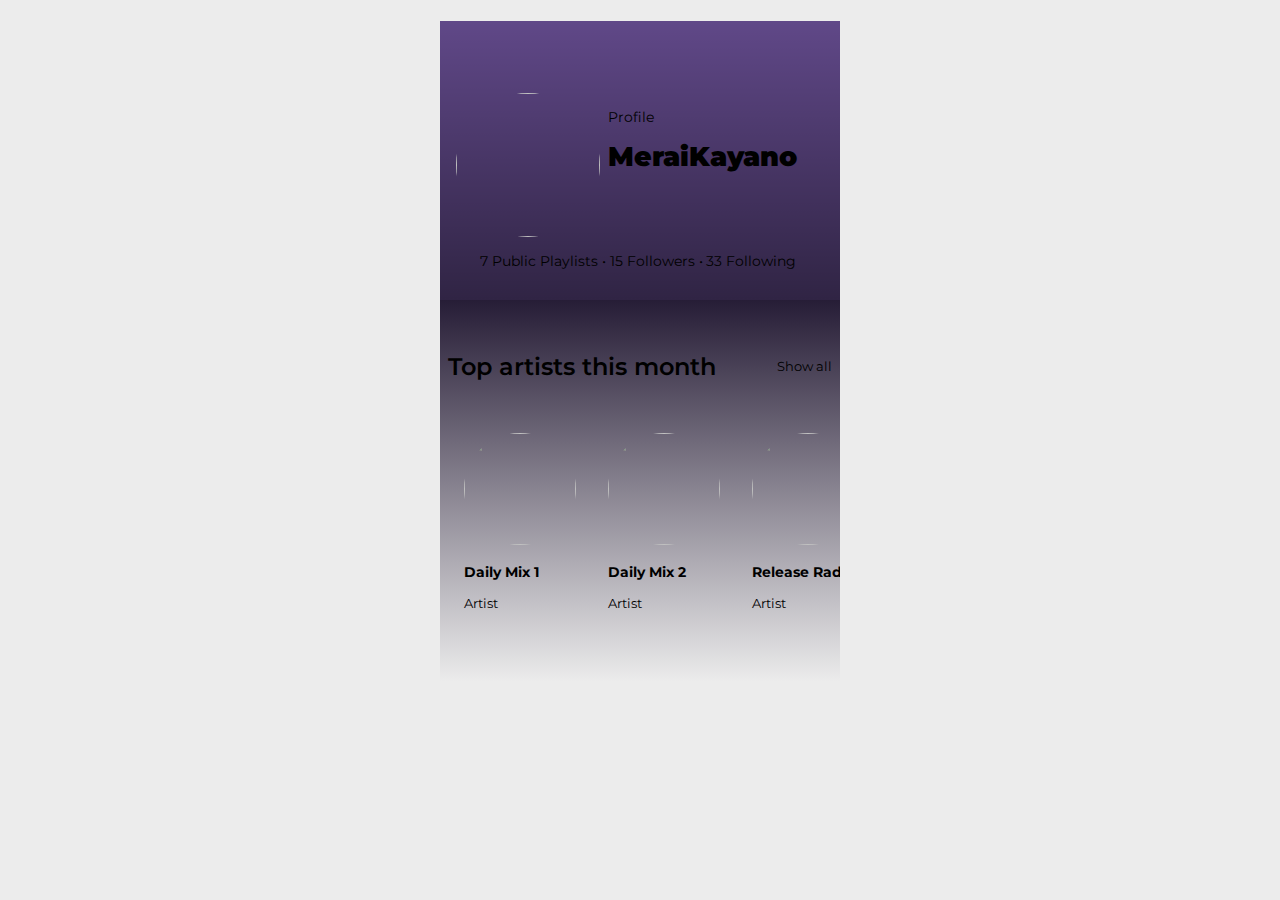
==== profile.html @ 6e3e2cb5 "04/11/2023" ====
<!doctype html>
<html lang="nl">
	
<head>
	<meta charset="UTF-8">
	<meta name="author" content="Kenza">
	<meta name="viewport" content="width=device-width, initial-scale=1">
    <link href='https://fonts.googleapis.com/css?family=Montserrat' rel='stylesheet'>
	
	<title>FED Website</title>
	
	<link href="styles/style.css" rel="stylesheet">
	<link rel="icon" type="image/svg+xml" href="images/favicon.svg">
</head>

<body class="profile-page">
	<header>
        <h1></h1>
    </header>

    <main>
		<!-- Profile Header -->
        <section>
			<article>
				<div>
					<div>
						<img src="https://i.scdn.co/image/ab6775700000ee8592c81d12024422dd448fa12f">
						<div>
							<p>Profile</p>
							<h1><a href="index.html">MeraiKayano</a></h1>
						</div>
					</div>
					<div>
						<p><a>7 Public Playlists •</a></p>
						<p><a>15 Followers •</a></p>
						<p><a>33 Following</a></p>
					</div>
				</div>
			<article>
        </section>
		<section>
			<div>
				<div>
					<h2><a href="index.html">Top artists this month</a></h2>
					<p><a href="index.html">Show all</a></p>
				</div>
				<ul>
					<li>
						<!-- articles verwijderen, niet nodig -->
						<a href="profile.html">
							<img src="https://dailymix-images.scdn.co/v2/img/ab6761610000e5ebf83823555da55fd07555fbd0/1/en/default">
							<h3>Daily Mix 1</h3>
							<p>Artist</p>
						</a>
					</li>
					<li>
						<a href="profile.html">
							<img src="https://dailymix-images.scdn.co/v2/img/ab6761610000e5eb02a20af054720884e7ed4352/2/en/default">
							<h3>Daily Mix 2</h3>
							<p>Artist</p>
						</a>
					</li>
					<li>
						<a href="profile.html">
							<img src="https://newjams-images.scdn.co/image/ab67647800003f8a/dt/v3/release-radar/ab6761610000e5eb0891cdebc4c8c7bda022a8c9/en">
							<h3>Release Radar</h3>
							<p>Artist</p>
						</a>
					</li>
					<li>
						<a href="profile.html">
							<img src="https://newjams-images.scdn.co/image/ab676477000033ad/dt/v3/discover-weekly/47CXiABmh1uI4So64vCt_WvVjt1uNkFtWdql9SVFCTzHNoaVv94Xd_OQAGGwx6BEptgi_ICf3HytSC9neQslgnuGO8MXbZxwsDR2TAlu-7E=/OTU6ODM6NTBUNDEtMDEtMw==">
							<h3>Discover Weekly</h3>
							<p>Artist</p>
						</a>
					</li>
				</ul>
			</div>
		</section>
    <footer>
        <!-- Currently playing -->
		<!-- <nav>
            <ul>
                <li>
					<svg role="img" height="24" width="24" aria-hidden="true" viewBox="0 0 24 24" data-encore-id="icon" class="Svg-sc-ytk21e-0 haNxPq"><path d="M13.5 1.515a3 3 0 0 0-3 0L3 5.845a2 2 0 0 0-1 1.732V21a1 1 0 0 0 1 1h6a1 1 0 0 0 1-1v-6h4v6a1 1 0 0 0 1 1h6a1 1 0 0 0 1-1V7.577a2 2 0 0 0-1-1.732l-7.5-4.33z"></path></svg>
					<a href="index.html">Home</a>
				</li>
                <li>
					<svg role="img" height="24" width="24" aria-hidden="true" viewBox="0 0 24 24" data-encore-id="icon" class="Svg-sc-ytk21e-0 haNxPq"><path d="M10.533 1.279c-5.18 0-9.407 4.14-9.407 9.279s4.226 9.279 9.407 9.279c2.234 0 4.29-.77 5.907-2.058l4.353 4.353a1 1 0 1 0 1.414-1.414l-4.344-4.344a9.157 9.157 0 0 0 2.077-5.816c0-5.14-4.226-9.28-9.407-9.28zm-7.407 9.279c0-4.006 3.302-7.28 7.407-7.28s7.407 3.274 7.407 7.28-3.302 7.279-7.407 7.279-7.407-3.273-7.407-7.28z"></path></svg>
					<a>Search</a>
				</li>
                <li>
					<svg role="img" height="24" width="24" aria-hidden="true" viewBox="0 0 24 24" data-encore-id="icon" class="Svg-sc-ytk21e-0 haNxPq"><path d="M14.5 2.134a1 1 0 0 1 1 0l6 3.464a1 1 0 0 1 .5.866V21a1 1 0 0 1-1 1h-6a1 1 0 0 1-1-1V3a1 1 0 0 1 .5-.866zM16 4.732V20h4V7.041l-4-2.309zM3 22a1 1 0 0 1-1-1V3a1 1 0 0 1 2 0v18a1 1 0 0 1-1 1zm6 0a1 1 0 0 1-1-1V3a1 1 0 0 1 2 0v18a1 1 0 0 1-1 1z"></path></svg>
					<a>Your Library</a>
				</li>
            </ul>
        </nav> -->
    </footer>
</body>
</html>
---- styles/style.css ----
/**************/
/* CSS REMEDY */
/**************/
*, *::after, *::before {
    box-sizing:border-box;  
}

/*********************/
/* CUSTOM PROPERTIES */
/*********************/

:root {
	/* startje */
	--color-text:#ffff;
	--color-subtext: #b3b3b3;
    --description: #a7a7a7;
	--background-base: #121212;
	--color-selection-1: #2c2b2b;
	--color-selection-2: #171717;
    --color-green: #1ed760;
    --featured-list: hsla(0,0%,100%,.1);
    --featured-list-hover: hsla(0,0%,100%,.2);
    --block-list: #181818;
    --block-list-hover: #282828;
    --item-size: 4em;
    --box-shadow: 0 0.5em 1.5em rgba(0,0,0,.5);
}

@media (prefers-color-scheme:light) {
:root {
	/* Light theme */
	--color-text:#00000;
	--color-subtext: #b3b3b3;
    --description: #2c2b2b;
	--background-base: #ececec;
	--color-selection-1: #2c2b2b;
	--color-selection-2: #171717;
    --color-green: #1ed760;
    --featured-list: #ffffff;
    --featured-list-hover: hsla(141, 76%, 48%, 0.329);
    --block-list: #ffffff;
    --block-list-hover: hsla(141, 91%, 59%, 0.712);
    --item-size: 4em;
    --box-shadow: 0 0.5em 1.5em rgba(0,0,0,.5);
    }
}


/****************/
/* JOUW STYLING */
/****************/

body {
	width: 25em;
	align-content: center;
	background-color: var(--background-base);
    color: var(--color-text);
    font-family: 'Montserrat', sans-serif;
    margin: auto;
}

h1 {
    font-size: 2em;
    font-weight: 700;
}

h2 {
    font-size: 1.5em;
    font-weight: 600;
}

p {
    font-size: 1em;
    position: relative;
}

main {
	display: block;
}

ul, li {
	list-style-type: none;
	padding: 0;
}

a {
	text-decoration: none;
    color: var(--color-text);
}

/* p a::before {
    content:"";
    position:absolute;
    width: 4.2em;
    bottom: 29em;
    
    height:.2em;
    
    background-color:currentcolor;
    border-radius:.125em;
    
    transform-origin:right;
    transform:scalex(0);
    transition:transform .3s;
}

p a:hover::before {
    transform-origin:left;
    transform:scalex(1);
} */

/*  */
p a::before {
    content: "";
    position: absolute;
    width: 100%;
    height: .2em;
    bottom: 0;
    left: 0;
    background-color: currentcolor;
    border-radius: .125em;
    transform-origin: center;
    transform: scaleX(0);
    transition: transform 0.3s;
}

p a:hover::before {
    transform-origin: center;
    transform: scaleX(1);
}

/* =========================== Home Page =========================== */
.home-page section {
    margin-bottom: 1.875em;
}

.home-page .play-button {
    border-radius: 4em;
    height: 4em;
    width: 4em;
    background-color: var(--color-green);
    border: 0 solid transparent;
    margin-right: 1.5em;
    visibility: hidden;
}

.home-page li:hover .play-button{
    visibility: visible;
}

/* =========== Featured Playlists =========== */
.home-page section:nth-of-type(1) div:nth-of-type(1) { 
    display: flex;
    justify-content: space-between;
    box-shadow: var(--box-shadow);
}

.home-page section:nth-of-type(1) ul, li {
    display: grid;
    grid-gap: 0.5em;
}

.home-page section:nth-of-type(1) img {
    height: auto;
    border-radius: 0.25em 0em 0em 0.25em;
}

.home-page section:nth-of-type(1) a {
    display: flex;
    align-items: center;
    overflow: hidden; /* Zorgt ervoor dat de schaduw niet buiten het kader doorloopt */
}

.home-page section:nth-of-type(1) p {
    padding: 0em 1em;
    font-weight: 600;
}

.home-page section:nth-of-type(1) ul:nth-of-type(1) li {
    background-color: var(--featured-list);
    border-radius: 0.25em;
    height: var(--item-size);
    transition: background-color .3s ease; /* Voor een vloeiende ease in en out transitie wanneer je hovert (en zodat het niet in 1x uit gaat wanneer je weg hovert) */
    display: flex;
    align-items: center;
    justify-content: space-between;
}

.home-page section:nth-of-type(1) ul:nth-of-type(1) li:hover {
    background-color: var(--featured-list-hover);
}

.home-page ul:nth-of-type(1) img {
    display: block;
    object-fit: cover;
    width: 100%;
}

.home-page section:nth-of-type(1) div:nth-of-type(1) {
    height: var(--item-size);
    width: var(--item-size);
}

/* =========== Made for User List =========== */

.home-page section:nth-of-type(2) div:nth-of-type(1) {
    display: flex;
    width: 100%;
    justify-content: space-between;
    align-items: center;
}

.home-page section:nth-of-type(2) ul:nth-of-type(1) img {
    height: 8.75em;
    width: 8.75em;
    border-radius: 0.5em;
    margin-bottom: 1em;
}

.home-page section:nth-of-type(2) > ul:nth-of-type(1) {
    display: grid;
    gap: 0.5em;
    grid-template-columns: 1fr 1fr;
}

.home-page section:nth-of-type(2) li h3 {
    margin: 0;
    padding-bottom: 0.5em;
}

.home-page section:nth-of-type(2) li p {
    font-size: 0.875em;
    margin: 0;
    font-weight: 400;
    color: var(--description, #6a6a6a);
}

.home-page section:nth-of-type(2) ul:nth-of-type(1) li {
    background-color: var(--block-list);
    border-radius: 0.5em;
    box-shadow: 0 0.125em 0.25em rgba(0, 0, 0, 0.1);
    padding: 1em;
    height: 100%;
    transition: background-color .3s ease; /* Voor een vloeiende ease in en out transitie wanneer je hovert (en zodat het niet in 1x uit gaat wanneer je weg hovert) */
}

.home-page section:nth-of-type(2) ul:nth-of-type(1) li:hover {
    background-color: var(--block-list-hover);
}

/* =========== Form =========== */



/* =========================== Profile Page =========================== */

/* =========== User Profile Header =========== */
.profile-page section:nth-of-type(1) {
    background-color: rgb(96, 72, 136);
}

.profile-page section:nth-of-type(1) article {
    background: linear-gradient(transparent 0,rgba(0,0,0,.5) 100%);
}

.profile-page section:nth-of-type(1) article > div:nth-of-type(1) {
    padding: 4.5em 1em 1em;
}

.profile-page section:nth-of-type(1) article > div:nth-of-type(1) > div:nth-of-type(1) {
    display: flex;
    gap:.5em;
}

.profile-page section:nth-of-type(1) img {
    height: 9em;
    width: 9em;
    border-radius: 50%;
}
.profile-page section:nth-of-type(1) h1 {
    font-size: 1.7em;
    font-weight: 1000;
    margin: 0;
}

.profile-page section:nth-of-type(1) p {
    font-size: .9em;
    margin-right: .25em;
}

.profile-page section:nth-of-type(1) article > div:nth-of-type(1) div:nth-of-type(2) {
    display: flex;
    justify-content: center;
}

/* =========== Top Artists Month =========== */
.profile-page section:nth-of-type(2) {
    background-color: rgb(96, 72, 136);
}

.profile-page section:nth-of-type(2) h3 {
    font-size: .9em;
}

.profile-page section:nth-of-type(2) p {
    font-size: .8em;
}

.profile-page section:nth-of-type(2) > div:nth-of-type(1) {
    background: linear-gradient(rgba(0,0,0,.6) 0,var(--background-base) 100%);
    padding: 2em .5em .5em;
    overflow-x: hidden;
}

.profile-page section:nth-of-type(2) > div:nth-of-type(1) div:nth-of-type(1){
    display: flex;
    width: 100%;
    justify-content: space-between;
    align-items: center;
}

.profile-page section:nth-of-type(2) > div:nth-of-type(1) ul {
    display: flex;
    
}

.profile-page section:nth-of-type(2) > div:nth-of-type(1) ul li{
    padding: 1em;
}

.profile-page section:nth-of-type(2) > div:nth-of-type(1) ul li img{
    border-radius: 50%;
    height: 7em;
    width: 7em;
}


/* =========== Footer =========== */
footer {
    position: fixed;
    bottom: 0;
}

footer section:nth-of-type(1) {
    width: 100%;
    background-color: red;
}

footer section:nth-of-type(1) img {
    width: 2.5em;
    height: 2.5em;
}

footer nav a{
    fill: var(--color-text);
}
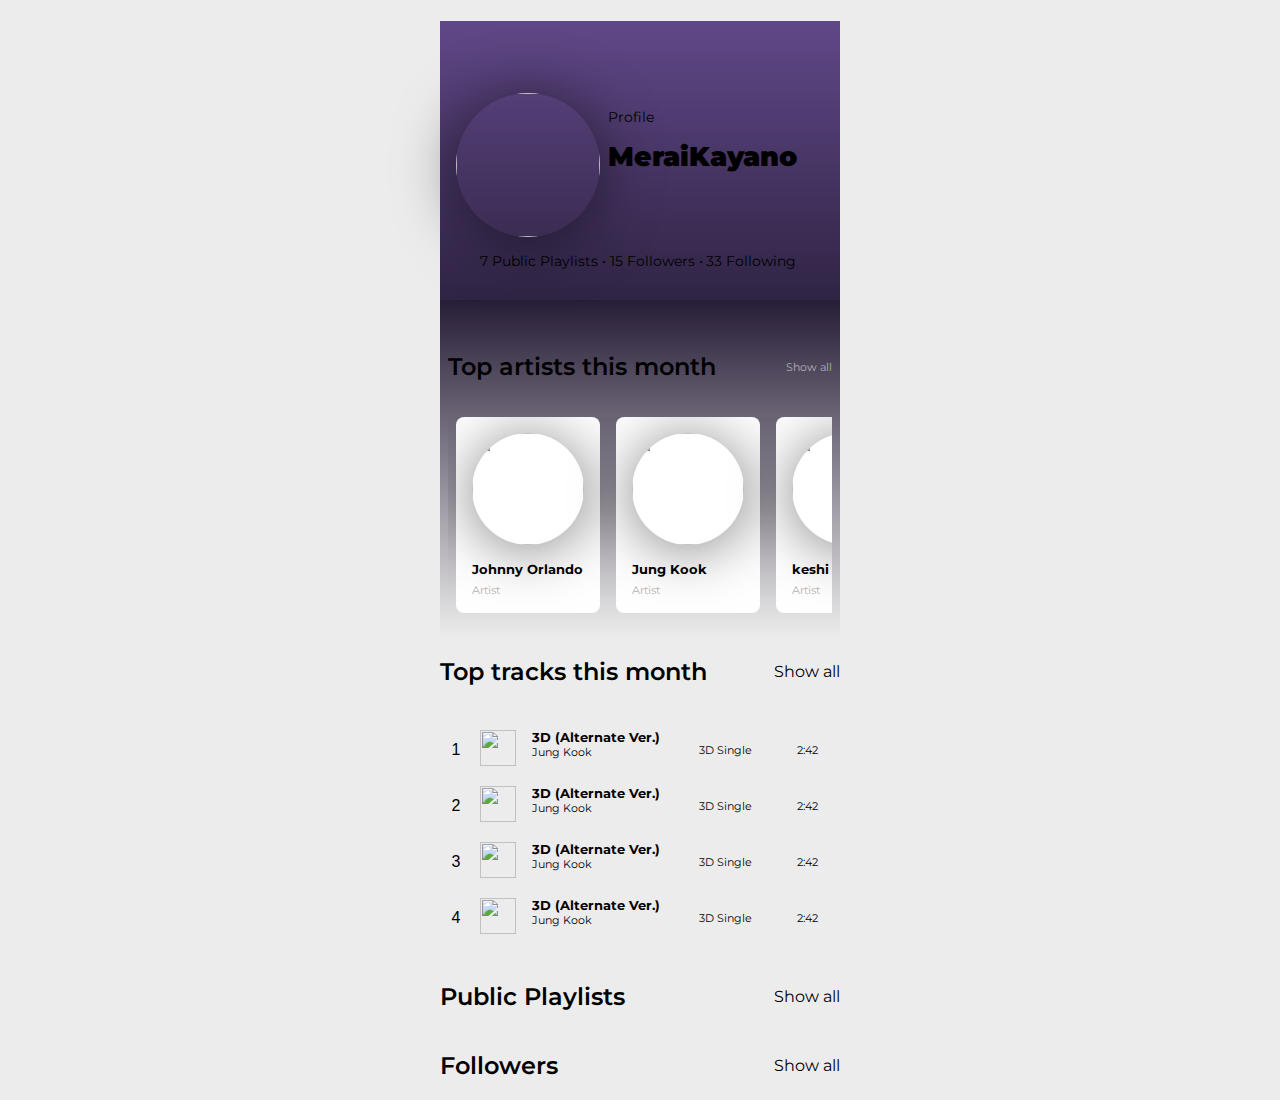
==== commit 294eb688: "Add files via upload" ====
--- a/profile.html
+++ b/profile.html
@@ -38,43 +38,154 @@
 				</div>
 			<article>
         </section>
+
+		<!-- Top artists month -->
 		<section>
 			<div>
-				<div>
+				<div class="section-title">
 					<h2><a href="index.html">Top artists this month</a></h2>
 					<p><a href="index.html">Show all</a></p>
 				</div>
 				<ul>
 					<li>
-						<!-- articles verwijderen, niet nodig -->
-						<a href="profile.html">
-							<img src="https://dailymix-images.scdn.co/v2/img/ab6761610000e5ebf83823555da55fd07555fbd0/1/en/default">
-							<h3>Daily Mix 1</h3>
-							<p>Artist</p>
-						</a>
-					</li>
-					<li>
-						<a href="profile.html">
-							<img src="https://dailymix-images.scdn.co/v2/img/ab6761610000e5eb02a20af054720884e7ed4352/2/en/default">
-							<h3>Daily Mix 2</h3>
-							<p>Artist</p>
-						</a>
-					</li>
-					<li>
-						<a href="profile.html">
-							<img src="https://newjams-images.scdn.co/image/ab67647800003f8a/dt/v3/release-radar/ab6761610000e5eb0891cdebc4c8c7bda022a8c9/en">
-							<h3>Release Radar</h3>
-							<p>Artist</p>
-						</a>
-					</li>
-					<li>
-						<a href="profile.html">
-							<img src="https://newjams-images.scdn.co/image/ab676477000033ad/dt/v3/discover-weekly/47CXiABmh1uI4So64vCt_WvVjt1uNkFtWdql9SVFCTzHNoaVv94Xd_OQAGGwx6BEptgi_ICf3HytSC9neQslgnuGO8MXbZxwsDR2TAlu-7E=/OTU6ODM6NTBUNDEtMDEtMw==">
-							<h3>Discover Weekly</h3>
+						<a href="profile.html">
+							<img src="https://i.scdn.co/image/ab67616100005174c4e3e690d7e1d1cd06692a32">
+							<h3>Johnny Orlando</h3>
+							<p>Artist</p>
+						</a>
+					</li>
+					<li>
+						<a href="profile.html">
+							<img src="https://i.scdn.co/image/ab6761610000517440a7268dd742e5f63759b960">
+							<h3>Jung Kook</h3>
+							<p>Artist</p>
+						</a>
+					</li>
+					<li>
+						<a href="profile.html">
+							<img src="https://i.scdn.co/image/ab67616100005174d969cf117d0b0d4424bebdc5">
+							<h3>keshi</h3>
+							<p>Artist</p>
+						</a>
+					</li>
+					<li>
+						<a href="profile.html">
+							<img src="https://i.scdn.co/image/ab67616100005174d642648235ebf3460d2d1f6a">
+							<h3>BTS</h3>
 							<p>Artist</p>
 						</a>
 					</li>
 				</ul>
+			</div>
+		</section>
+
+		<!-- Top artists month -->
+		<section>
+			<div class="section-title">
+				<h2><a href="index.html">Top tracks this month</a></h2>
+				<p><a href="index.html">Show all</a></p>
+			</div>
+			<ul>
+				<li>
+						<div>
+							<p>1</p>
+							<div class="play">&#9658;</div>
+						</div>
+						<div>
+							<div>
+								<img src="https://i.scdn.co/image/ab67616d00004851409a2d7bd4b2238e4aaa7bf5">
+							</div>
+							<div>
+								<p class="song-title">3D (Alternate Ver.)</p>
+								<p>Jung Kook</p>
+							</div>
+						</div>
+						<div>
+							<p>3D Single</p>
+						</div>
+						<div>
+							<p>2:42</p>
+						</div>
+				</li>
+
+				<li>
+					<div>
+						<p>2</p>
+						<div class="play">&#9658;</div>
+					</div>
+					<div>
+						<div>
+							<img src="https://i.scdn.co/image/ab67616d00004851409a2d7bd4b2238e4aaa7bf5">
+						</div>
+						<div>
+							<p class="song-title">3D (Alternate Ver.)</p>
+							<p>Jung Kook</p>
+						</div>
+					</div>
+					<div>
+						<p>3D Single</p>
+					</div>
+					<div>
+						<p>2:42</p>
+					</div>
+				</li>
+
+				<li>
+					<div>
+						<p>3</p>
+						<div class="play">&#9658;</div>
+					</div>
+					<div>
+						<div>
+							<img src="https://i.scdn.co/image/ab67616d00004851409a2d7bd4b2238e4aaa7bf5">
+						</div>
+						<div>
+							<p class="song-title">3D (Alternate Ver.)</p>
+							<p>Jung Kook</p>
+						</div>
+					</div>
+					<div>
+						<p>3D Single</p>
+					</div>
+					<div>
+						<p>2:42</p>
+					</div>
+				</li>
+
+				<li>
+					<div>
+						<p>4</p>
+						<button class="play">&#9658;</button>
+					</div>
+					<div>
+						<div>
+							<img src="https://i.scdn.co/image/ab67616d00004851409a2d7bd4b2238e4aaa7bf5">
+						</div>
+						<div>
+							<p class="song-title">3D (Alternate Ver.)</p>
+							<p>Jung Kook</p>
+						</div>
+					</div>
+					<div>
+						<p>3D Single</p>
+					</div>
+					<div>
+						<p>2:42</p>
+					</div>
+				</li>
+			</ul>
+		</section>
+		<section>
+			<div class="section-title">
+				<h2><a href="index.html">Public Playlists</a></h2>
+				<p><a href="index.html">Show all</a></p>
+			</div>
+
+		</section>
+		<section>
+			<div class="section-title">
+				<h2><a href="index.html">Followers</a></h2>
+				<p><a href="index.html">Show all</a></p>
 			</div>
 		</section>
     <footer>
--- a/styles/style.css
+++ b/styles/style.css
@@ -67,6 +67,8 @@
 h2 {
     font-size: 1.5em;
     font-weight: 600;
+    position: relative;
+
 }
 
 p {
@@ -88,33 +90,11 @@
     color: var(--color-text);
 }
 
-/* p a::before {
-    content:"";
-    position:absolute;
-    width: 4.2em;
-    bottom: 29em;
-    
-    height:.2em;
-    
-    background-color:currentcolor;
-    border-radius:.125em;
-    
-    transform-origin:right;
-    transform:scalex(0);
-    transition:transform .3s;
-}
-
-p a:hover::before {
-    transform-origin:left;
-    transform:scalex(1);
-} */
-
-/*  */
-p a::before {
+p a::before, h2::before {
     content: "";
     position: absolute;
     width: 100%;
-    height: .2em;
+    height: .15em;
     bottom: 0;
     left: 0;
     background-color: currentcolor;
@@ -124,9 +104,16 @@
     transition: transform 0.3s;
 }
 
-p a:hover::before {
+p a:hover::before, h2:hover::before {
     transform-origin: center;
     transform: scaleX(1);
+}
+
+.section-title {
+    display: flex;
+    width: 100%;
+    justify-content: space-between;
+    align-items: center;
 }
 
 /* =========================== Home Page =========================== */
@@ -149,7 +136,7 @@
 }
 
 /* =========== Featured Playlists =========== */
-.home-page section:nth-of-type(1) div:nth-of-type(1) { 
+.home-page section:nth-of-type(1) ul:nth-of-type(1) li div { 
     display: flex;
     justify-content: space-between;
     box-shadow: var(--box-shadow);
@@ -196,23 +183,17 @@
     width: 100%;
 }
 
-.home-page section:nth-of-type(1) div:nth-of-type(1) {
+/* fix dit zodat de h2 niet een te brede underline krijgt */
+.home-page section:nth-of-type(1) ul:nth-of-type(1) li div { 
     height: var(--item-size);
     width: var(--item-size);
 }
 
 /* =========== Made for User List =========== */
 
-.home-page section:nth-of-type(2) div:nth-of-type(1) {
-    display: flex;
-    width: 100%;
-    justify-content: space-between;
-    align-items: center;
-}
-
 .home-page section:nth-of-type(2) ul:nth-of-type(1) img {
-    height: 8.75em;
-    width: 8.75em;
+    height: 10em;
+    width: 100%;
     border-radius: 0.5em;
     margin-bottom: 1em;
 }
@@ -223,20 +204,10 @@
     grid-template-columns: 1fr 1fr;
 }
 
-.home-page section:nth-of-type(2) li h3 {
-    margin: 0;
-    padding-bottom: 0.5em;
-}
-
-.home-page section:nth-of-type(2) li p {
-    font-size: 0.875em;
-    margin: 0;
-    font-weight: 400;
-    color: var(--description, #6a6a6a);
-}
 
 .home-page section:nth-of-type(2) ul:nth-of-type(1) li {
     background-color: var(--block-list);
+    display: flex;
     border-radius: 0.5em;
     box-shadow: 0 0.125em 0.25em rgba(0, 0, 0, 0.1);
     padding: 1em;
@@ -244,6 +215,18 @@
     transition: background-color .3s ease; /* Voor een vloeiende ease in en out transitie wanneer je hovert (en zodat het niet in 1x uit gaat wanneer je weg hovert) */
 }
 
+.home-page section:nth-of-type(2) li h3 {
+    margin: 0 0 0.5em 0;
+}
+
+.home-page section:nth-of-type(2) li p {
+    font-size: 0.875em;
+    margin: 0;
+    text-align: left;
+    font-weight: 400;
+    color: var(--description, #6a6a6a);
+}
+
 .home-page section:nth-of-type(2) ul:nth-of-type(1) li:hover {
     background-color: var(--block-list-hover);
 }
@@ -276,6 +259,7 @@
     height: 9em;
     width: 9em;
     border-radius: 50%;
+    box-shadow: 0 4px 60px rgba(0,0,0,.5);
 }
 .profile-page section:nth-of-type(1) h1 {
     font-size: 1.7em;
@@ -299,42 +283,122 @@
 }
 
 .profile-page section:nth-of-type(2) h3 {
-    font-size: .9em;
+    font-size: .8em;
+    margin-bottom: .5em;
 }
 
 .profile-page section:nth-of-type(2) p {
-    font-size: .8em;
+    font-size: .7em;
+    margin: 0;
+    color: var(--color-subtext);
 }
 
 .profile-page section:nth-of-type(2) > div:nth-of-type(1) {
     background: linear-gradient(rgba(0,0,0,.6) 0,var(--background-base) 100%);
     padding: 2em .5em .5em;
-    overflow-x: hidden;
-}
-
-.profile-page section:nth-of-type(2) > div:nth-of-type(1) div:nth-of-type(1){
-    display: flex;
-    width: 100%;
-    justify-content: space-between;
-    align-items: center;
 }
 
 .profile-page section:nth-of-type(2) > div:nth-of-type(1) ul {
     display: flex;
-    
+    overflow-x: scroll;
+    scrollbar-width: none; /* Voor Firefox om de scrollbar te verbergen */
+    -ms-overflow-style: none; /* Voor Edge om de scrollbar te verbergen */
+}
+
+/* Scrollbar in Chrome verbergen */
+.profile-page section:nth-of-type(2) > div:nth-of-type(1) ul::-webkit-scrollbar {
+    display: none;
 }
 
 .profile-page section:nth-of-type(2) > div:nth-of-type(1) ul li{
     padding: 1em;
+    margin: 0 .5em;
+    border-radius: .5em;
+    background-color: var(--block-list);
+    transition: background-color .3s ease;
+}
+
+.profile-page section:nth-of-type(2) > div:nth-of-type(1) ul li:hover {
+    background-color: var(--block-list-hover);
 }
 
 .profile-page section:nth-of-type(2) > div:nth-of-type(1) ul li img{
     border-radius: 50%;
     height: 7em;
     width: 7em;
-}
-
-
+    box-shadow: 0 4px 60px rgba(0,0,0,.5);
+}
+
+/* =========== Top tracks this month =========== */
+.profile-page section:nth-of-type(3) li {
+    display: grid;
+    width: 100%;
+    grid-template-columns: [index] 1em [first] 4fr [var1] 2fr [last] minmax(1em,1fr);
+    border-radius: .25em;
+    border: .5em solid transparent;
+    transition: background-color .3s ease;
+    position: relative;
+}
+
+.profile-page section:nth-of-type(3) li:hover {
+    background-color: var(--block-list-hover);
+}
+/* Track number */
+.profile-page section:nth-of-type(3) li > div {
+    display: flex;
+    flex-wrap: wrap;
+    justify-content: center;
+    align-content: center;
+
+}
+
+.profile-page section:nth-of-type(3) li > div:nth-of-type(1) p {
+    font-family: Verdana, Geneva, Tahoma, sans-serif;
+    font-size: 1em;
+}
+
+.profile-page section:nth-of-type(3) li:hover > div:nth-of-type(1) p{
+    color: transparent;
+}
+
+.profile-page section:nth-of-type(3) li .play {
+    display: none;
+    position: absolute;
+    color: var(--color-text);
+    font-size: 1.5em;
+    cursor: pointer;
+    top: 0.1em;
+    left: 0.1em;
+}
+
+.profile-page section:nth-of-type(3) li:hover .play {
+    display: block;
+}
+
+
+/* Track image */
+.profile-page section:nth-of-type(3) li div:nth-of-type(2) img {
+    width: 2.25em;
+    height: 2.25em;
+    margin-right: 1em;
+}
+
+.profile-page section:nth-of-type(3) li p {
+    font-size: .7em;
+    margin: 0;
+}
+
+/* Track name */
+.profile-page section:nth-of-type(3) li div:nth-of-type(2) .song-title {
+    font-size: .8em;
+    font-weight: bold;
+}
+
+button {
+    background-color: transparent;
+    border: none;
+    padding: 0;
+}
 /* =========== Footer =========== */
 footer {
     position: fixed;
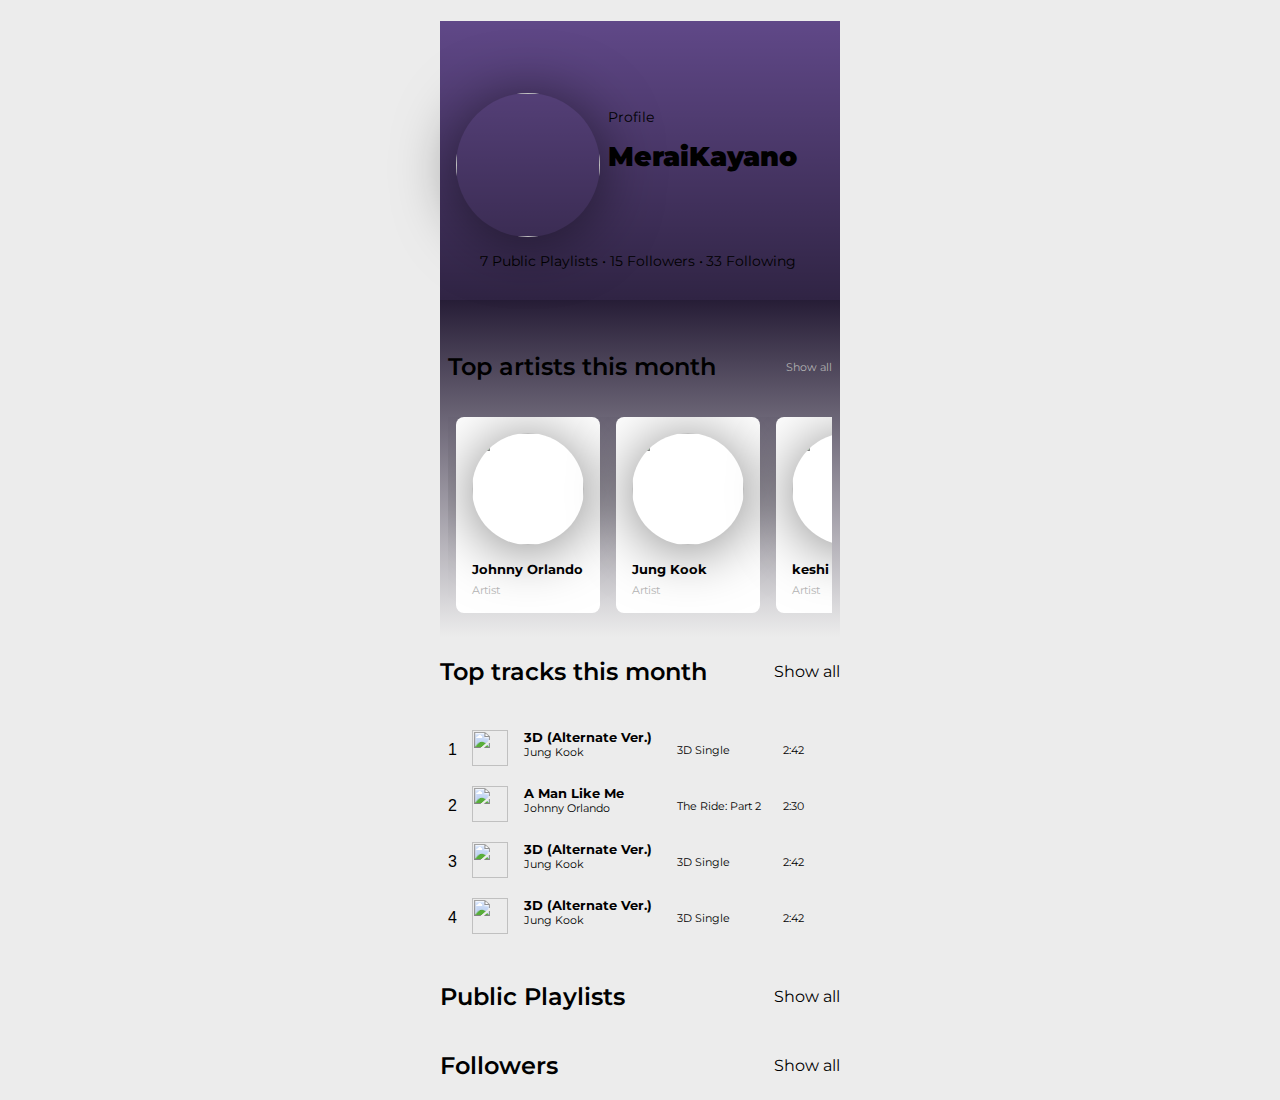
==== commit a61b065d: "Add files via upload" ====
--- a/profile.html
+++ b/profile.html
@@ -115,18 +115,18 @@
 					</div>
 					<div>
 						<div>
-							<img src="https://i.scdn.co/image/ab67616d00004851409a2d7bd4b2238e4aaa7bf5">
-						</div>
-						<div>
-							<p class="song-title">3D (Alternate Ver.)</p>
-							<p>Jung Kook</p>
-						</div>
-					</div>
-					<div>
-						<p>3D Single</p>
-					</div>
-					<div>
-						<p>2:42</p>
+							<img src="https://i.scdn.co/image/ab67616d000048516c7e09404b9be01e4844ee8e">
+						</div>
+						<div>
+							<p class="song-title">A Man Like Me</p>
+							<p>Johnny Orlando</p>
+						</div>
+					</div>
+					<div>
+						<p>The Ride: Part 2</p>
+					</div>
+					<div>
+						<p>2:30</p>
 					</div>
 				</li>
 
@@ -137,7 +137,7 @@
 					</div>
 					<div>
 						<div>
-							<img src="https://i.scdn.co/image/ab67616d00004851409a2d7bd4b2238e4aaa7bf5">
+							<img src="https://i.scdn.co/image/ab67616d0000485173862007fbff72fcdddcf6bc">
 						</div>
 						<div>
 							<p class="song-title">3D (Alternate Ver.)</p>
--- a/styles/style.css
+++ b/styles/style.css
@@ -347,7 +347,6 @@
 .profile-page section:nth-of-type(3) li > div {
     display: flex;
     flex-wrap: wrap;
-    justify-content: center;
     align-content: center;
 
 }
@@ -357,7 +356,7 @@
     font-size: 1em;
 }
 
-.profile-page section:nth-of-type(3) li:hover > div:nth-of-type(1) p{
+.profile-page section:nth-of-type(3) li:hover > div:nth-of-type(1) p {
     color: transparent;
 }
 
@@ -365,10 +364,9 @@
     display: none;
     position: absolute;
     color: var(--color-text);
-    font-size: 1.5em;
+    font-size: 1.25em;
     cursor: pointer;
-    top: 0.1em;
-    left: 0.1em;
+    top: 0.3em;
 }
 
 .profile-page section:nth-of-type(3) li:hover .play {
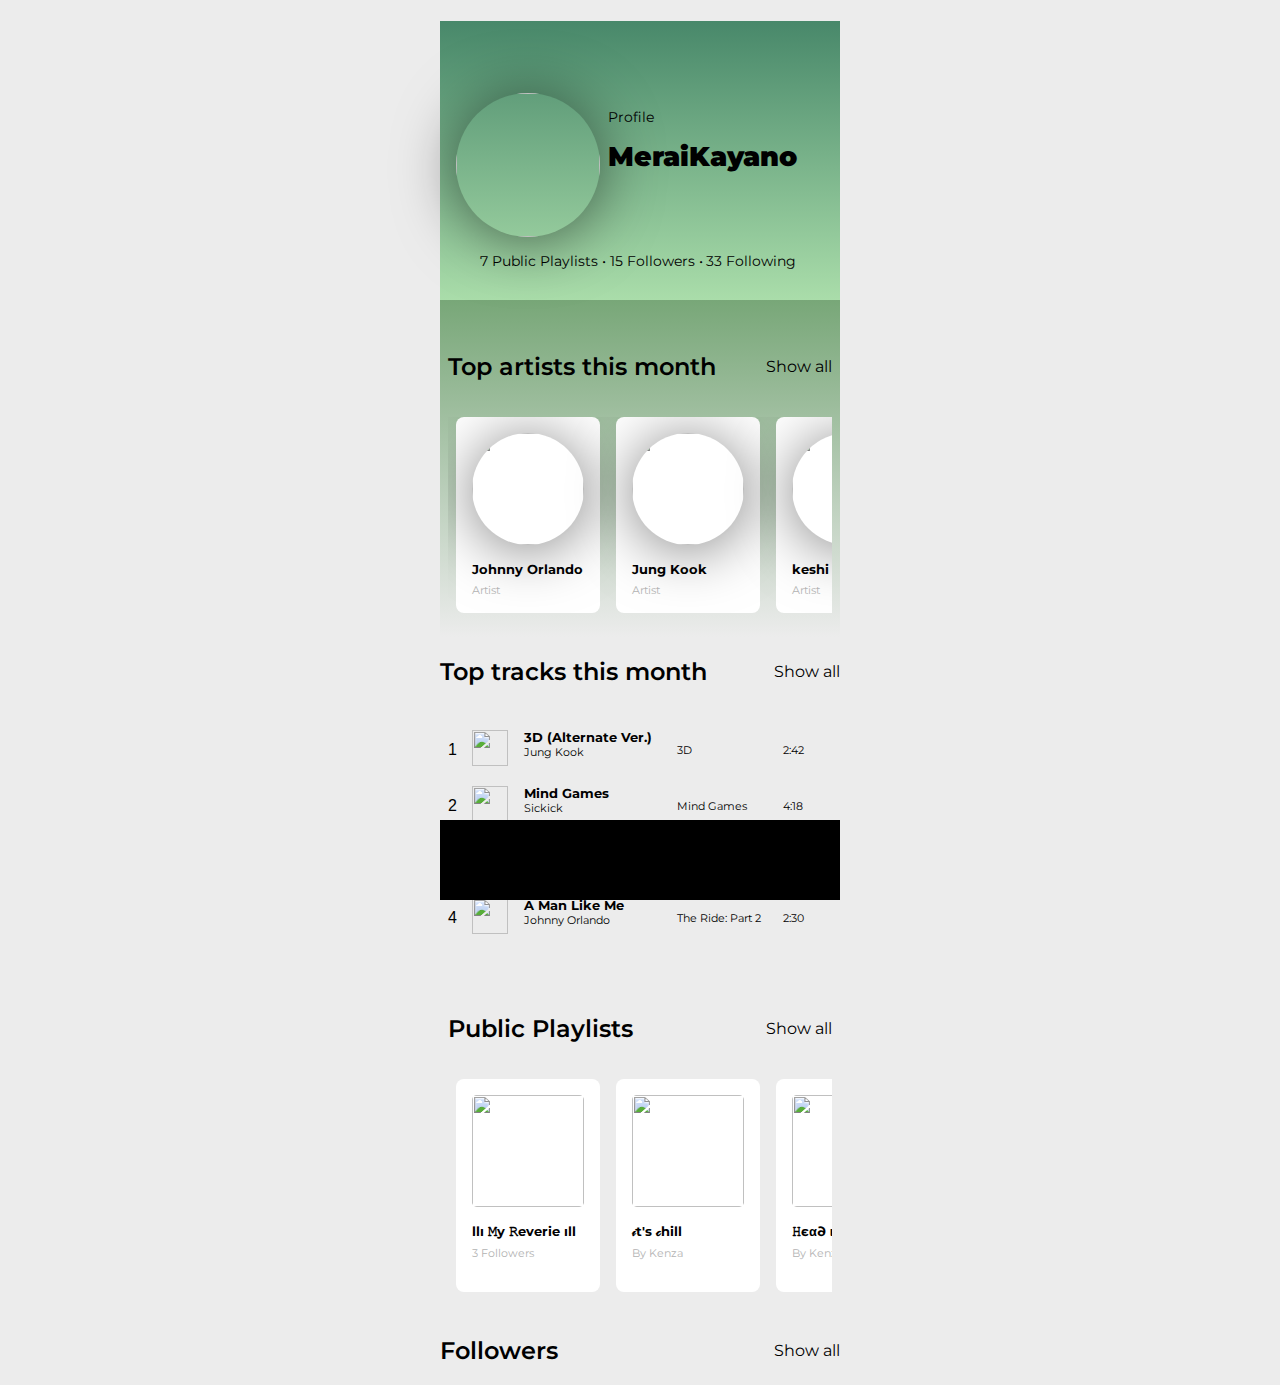
==== commit 1acca659: "Add files via upload" ====
--- a/profile.html
+++ b/profile.html
@@ -17,29 +17,28 @@
 	<header>
         <h1></h1>
     </header>
-
     <main>
-		<!-- Profile Header -->
+		<!-- 1. Profile Header -->
         <section>
 			<article>
 				<div>
 					<div>
-						<img src="https://i.scdn.co/image/ab6775700000ee8592c81d12024422dd448fa12f">
+						<img class="fade-in-out" src="https://i.scdn.co/image/ab6775700000ee8592c81d12024422dd448fa12f">
 						<div>
 							<p>Profile</p>
 							<h1><a href="index.html">MeraiKayano</a></h1>
 						</div>
 					</div>
 					<div>
-						<p><a>7 Public Playlists •</a></p>
-						<p><a>15 Followers •</a></p>
-						<p><a>33 Following</a></p>
+						<p><a href="index.html">7 Public Playlists •</a></p>
+						<p><a href="index.html">15 Followers •</a></p>
+						<p><a href="index.html">33 Following</a></p>
 					</div>
 				</div>
 			<article>
         </section>
 
-		<!-- Top artists month -->
+		<!-- 2. Top artists month -->
 		<section>
 			<div>
 				<div class="section-title">
@@ -48,28 +47,28 @@
 				</div>
 				<ul>
 					<li>
-						<a href="profile.html">
+						<a href="index.html">
 							<img src="https://i.scdn.co/image/ab67616100005174c4e3e690d7e1d1cd06692a32">
 							<h3>Johnny Orlando</h3>
 							<p>Artist</p>
 						</a>
 					</li>
 					<li>
-						<a href="profile.html">
+						<a href="index.html">
 							<img src="https://i.scdn.co/image/ab6761610000517440a7268dd742e5f63759b960">
 							<h3>Jung Kook</h3>
 							<p>Artist</p>
 						</a>
 					</li>
 					<li>
-						<a href="profile.html">
+						<a href="index.html">
 							<img src="https://i.scdn.co/image/ab67616100005174d969cf117d0b0d4424bebdc5">
 							<h3>keshi</h3>
 							<p>Artist</p>
 						</a>
 					</li>
 					<li>
-						<a href="profile.html">
+						<a href="index.html">
 							<img src="https://i.scdn.co/image/ab67616100005174d642648235ebf3460d2d1f6a">
 							<h3>BTS</h3>
 							<p>Artist</p>
@@ -79,7 +78,7 @@
 			</div>
 		</section>
 
-		<!-- Top artists month -->
+		<!-- 3. Top tracks month -->
 		<section>
 			<div class="section-title">
 				<h2><a href="index.html">Top tracks this month</a></h2>
@@ -93,21 +92,25 @@
 						</div>
 						<div>
 							<div>
-								<img src="https://i.scdn.co/image/ab67616d00004851409a2d7bd4b2238e4aaa7bf5">
+								<a href="index.html">
+									<img src="https://i.scdn.co/image/ab67616d00004851409a2d7bd4b2238e4aaa7bf5">
+								</a>
 							</div>
 							<div>
-								<p class="song-title">3D (Alternate Ver.)</p>
-								<p>Jung Kook</p>
+								<a href="index.html">
+									<p class="song-title">3D (Alternate Ver.)</p>
+									<p>Jung Kook</p>
+								</a>
 							</div>
 						</div>
 						<div>
-							<p>3D Single</p>
+							<p><a href="index.html">3D</a></p>
 						</div>
 						<div>
 							<p>2:42</p>
 						</div>
 				</li>
-
+				
 				<li>
 					<div>
 						<p>2</p>
@@ -115,72 +118,116 @@
 					</div>
 					<div>
 						<div>
+							<img src="https://i.scdn.co/image/ab67616d0000485173862007fbff72fcdddcf6bc">
+						</div>
+						<div>
+							<a href="index.html">
+								<p class="song-title">Mind Games</p>
+								<p>Sickick</p>
+							</a>
+						</div>
+					</div>
+					<div>
+						<p><a href="index.html">Mind Games</a></p>
+					</div>
+					<div>
+						<p>4:18</p>
+					</div>
+				</li>
+
+				<li>
+					<div>
+						<p>3</p>
+						<button class="play">&#9658;</button>
+					</div>
+					<div>
+						<div>
+							<img src="https://i.scdn.co/image/ab67616d000048519d504b754f7fca86a3c48525">
+						</div>
+						<div>
+							<a href="index.html">
+								<p class="song-title">I'm Here Forever</p>
+								<p>Conor Maynard</p>
+							</a>
+						</div>
+					</div>
+					<div>
+						<p><a href="index.html">+11 Hours</a></p>
+					</div>
+					<div>
+						<p>2:21</p>
+					</div>
+				</li>
+
+				<li>
+					<div>
+						<p>4</p>
+						<div class="play">&#9658;</div>
+					</div>
+					<div>
+						<div>
 							<img src="https://i.scdn.co/image/ab67616d000048516c7e09404b9be01e4844ee8e">
 						</div>
 						<div>
-							<p class="song-title">A Man Like Me</p>
-							<p>Johnny Orlando</p>
-						</div>
-					</div>
-					<div>
-						<p>The Ride: Part 2</p>
+							<a href="index.html">
+								<p class="song-title">A Man Like Me</p>
+								<p>Johnny Orlando</p>
+							</a>
+						</div>
+					</div>
+					<div>
+						<p><a href="index.html">The Ride: Part 2</a></p>
 					</div>
 					<div>
 						<p>2:30</p>
 					</div>
 				</li>
 
-				<li>
-					<div>
-						<p>3</p>
-						<div class="play">&#9658;</div>
-					</div>
-					<div>
-						<div>
-							<img src="https://i.scdn.co/image/ab67616d0000485173862007fbff72fcdddcf6bc">
-						</div>
-						<div>
-							<p class="song-title">3D (Alternate Ver.)</p>
-							<p>Jung Kook</p>
-						</div>
-					</div>
-					<div>
-						<p>3D Single</p>
-					</div>
-					<div>
-						<p>2:42</p>
-					</div>
-				</li>
-
-				<li>
-					<div>
-						<p>4</p>
-						<button class="play">&#9658;</button>
-					</div>
-					<div>
-						<div>
-							<img src="https://i.scdn.co/image/ab67616d00004851409a2d7bd4b2238e4aaa7bf5">
-						</div>
-						<div>
-							<p class="song-title">3D (Alternate Ver.)</p>
-							<p>Jung Kook</p>
-						</div>
-					</div>
-					<div>
-						<p>3D Single</p>
-					</div>
-					<div>
-						<p>2:42</p>
-					</div>
-				</li>
+				
+				
+				
 			</ul>
 		</section>
-		<section>
-			<div class="section-title">
-				<h2><a href="index.html">Public Playlists</a></h2>
-				<p><a href="index.html">Show all</a></p>
-			</div>
-
+
+		<!-- 4. Public Playlists -->
+		<section>
+			<div>
+				<div class="section-title">
+					<h2><a href="index.html">Public Playlists</a></h2>
+					<p><a href="index.html">Show all</a></p>
+				</div>
+				<ul>
+					<li>
+						<a href="index.html">
+							<img src="https://i.scdn.co/image/ab67706c0000da84c695de6ebf2afbcd1f057a5d">
+							<h3>llı 𝙼y 𝚁everie ıll</h3>
+							<p>3 Followers</p>
+						</a>
+					</li>
+					<li>
+						<a href="index.html">
+							<img src="https://i.scdn.co/image/ab67706c0000da84ed8e41b542b5b168a9f71688">
+							<h3>𝒾t's 𝒸hill</h3>
+							<p>By Kenza</p>
+						</a>
+					</li>
+					<li>
+						<a href="index.html">
+							<img src="https://i.scdn.co/image/ab67706c0000da8433f23cedc555d209f002082a">
+							<h3>𝙷єα∂ ιη 𝙲ℓσυ∂ 𝟟</h3>
+							<p>By Kenza</p>
+						</a>
+					</li>
+					<li>
+						<a href="index.html">
+							<img src="https://i.scdn.co/image/ab67706c0000da84b1d7d9b543903877fc13e07f">
+							<h3>𝙿𝚛𝚎𝚜𝚊𝚐𝚎 𝚘𝚏 𝙷𝚎𝚊𝚛𝚝𝚜</h3>
+							<p>By Kenza</p>
+						</a>
+						
+					</li>
+				</ul>
+			</div>
 		</section>
 		<section>
 			<div class="section-title">
@@ -189,6 +236,9 @@
 			</div>
 		</section>
     <footer>
+		<audio id="audioPlayer">
+            <source src="song.mp3" type="audio/mpeg">
+        </audio>
         <!-- Currently playing -->
 		<!-- <nav>
             <ul>
@@ -206,6 +256,38 @@
 				</li>
             </ul>
         </nav> -->
-    </footer>
-</body>
-</html>+		<footer>
+			<audio id="audioPlayer">
+				<source src="song.mp3" type="audio/mpeg">
+			</audio>
+			
+			<!-- <section>
+				<img src="https://i.scdn.co/image/ab67616d00001e022ff09c6958375672281b635f">
+			</section> -->
+			<nav>
+				<ul>
+					<li>
+						<a href="index.html" target="_self">
+							<svg role="img" height="24" width="24" aria-hidden="true" class="Svg-sc-ytk21e-0 haNxPq home-active-icon" viewBox="0 0 24 24" data-encore-id="icon"><path d="M13.5 1.515a3 3 0 0 0-3 0L3 5.845a2 2 0 0 0-1 1.732V21a1 1 0 0 0 1 1h6a1 1 0 0 0 1-1v-6h4v6a1 1 0 0 0 1 1h6a1 1 0 0 0 1-1V7.577a2 2 0 0 0-1-1.732l-7.5-4.33z"></path></svg>
+							<p>Home</p>
+						</a>
+					</li>
+					<li>
+						<a href="index.html" target="_self">
+							<svg data-encore-id="icon" role="img" aria-hidden="true" viewBox="0 0 24 24" class="Svg-sc-ytk21e-0 iYxpxA"><path d="M10.533 1.279c-5.18 0-9.407 4.14-9.407 9.279s4.226 9.279 9.407 9.279c2.234 0 4.29-.77 5.907-2.058l4.353 4.353a1 1 0 1 0 1.414-1.414l-4.344-4.344a9.157 9.157 0 0 0 2.077-5.816c0-5.14-4.226-9.28-9.407-9.28zm-7.407 9.279c0-4.006 3.302-7.28 7.407-7.28s7.407 3.274 7.407 7.28-3.302 7.279-7.407 7.279-7.407-3.273-7.407-7.28z"></path></svg>
+							<p>Search</p>
+						</a>
+					</li>
+					<li>
+						<a href="index.html" target="_self">
+							<svg data-encore-id="icon" role="img" aria-hidden="true" viewBox="0 0 24 24" class="Svg-sc-ytk21e-0 iYxpxA"><path d="M14.5 2.134a1 1 0 0 1 1 0l6 3.464a1 1 0 0 1 .5.866V21a1 1 0 0 1-1 1h-6a1 1 0 0 1-1-1V3a1 1 0 0 1 .5-.866zM16 4.732V20h4V7.041l-4-2.309zM3 22a1 1 0 0 1-1-1V3a1 1 0 0 1 2 0v18a1 1 0 0 1-1 1zm6 0a1 1 0 0 1-1-1V3a1 1 0 0 1 2 0v18a1 1 0 0 1-1 1z"></path></svg>
+							<p>Library</p>
+						</a>
+					</li>
+				</ul>
+			</nav>
+		</footer>
+		<script src="scripts/script.js"></script>
+	</body>
+	</html>
+	--- a/styles/style.css
+++ b/styles/style.css
@@ -10,7 +10,6 @@
 /*********************/
 
 :root {
-	/* startje */
 	--color-text:#ffff;
 	--color-subtext: #b3b3b3;
     --description: #a7a7a7;
@@ -24,6 +23,9 @@
     --block-list-hover: #282828;
     --item-size: 4em;
     --box-shadow: 0 0.5em 1.5em rgba(0,0,0,.5);
+    --profile-color: rgb(96, 72, 136); 
+    --profile-shadow-1: linear-gradient(transparent 0,rgba(0,0,0,.5) 100%);
+    --profile-shadow-2: rgba(0,0,0,.6);
 }
 
 @media (prefers-color-scheme:light) {
@@ -42,6 +44,9 @@
     --block-list-hover: hsla(141, 91%, 59%, 0.712);
     --item-size: 4em;
     --box-shadow: 0 0.5em 1.5em rgba(0,0,0,.5);
+    --profile-color: rgb(72, 136, 106);
+    --profile-shadow-1: linear-gradient(transparent 0,#ada 100%);
+    --profile-shadow-2: #78a778;
     }
 }
 
@@ -116,6 +121,10 @@
     align-items: center;
 }
 
+.play-button {
+    cursor: pointer;
+}
+
 /* =========================== Home Page =========================== */
 .home-page section {
     margin-bottom: 1.875em;
@@ -233,17 +242,47 @@
 
 /* =========== Form =========== */
 
+.home-page form {
+    display: flex;
+    flex-direction: column;
+    align-items: center;
+    align-content: center;
+    flex-wrap: wrap;
+    width: 20em;
+}
+
+.home-page input {
+    background-color: var(--background-base);
+    padding: 1em 2.25em;
+    outline: 2px solid transparent;
+    transition: color .3s ease;
+}
+
+input:focus, input:hover {
+    outline: 2px solid var(--color-text);
+}
+
+.home-page form > button {
+    background-color: var(--color-green);
+    font-size: 1em;
+    font-weight: bold;
+    margin-top: 1em;
+    padding: .5em 2em;
+    border-radius: 5em;
+    width: 15em;
+    cursor: pointer;
+}
 
 
 /* =========================== Profile Page =========================== */
 
 /* =========== User Profile Header =========== */
 .profile-page section:nth-of-type(1) {
-    background-color: rgb(96, 72, 136);
+    background-color: var(--profile-color);
 }
 
 .profile-page section:nth-of-type(1) article {
-    background: linear-gradient(transparent 0,rgba(0,0,0,.5) 100%);
+    background: var(--profile-shadow-1);
 }
 
 .profile-page section:nth-of-type(1) article > div:nth-of-type(1) {
@@ -279,7 +318,7 @@
 
 /* =========== Top Artists Month =========== */
 .profile-page section:nth-of-type(2) {
-    background-color: rgb(96, 72, 136);
+    background-color: var(--profile-color);
 }
 
 .profile-page section:nth-of-type(2) h3 {
@@ -287,14 +326,14 @@
     margin-bottom: .5em;
 }
 
-.profile-page section:nth-of-type(2) p {
+.profile-page section:nth-of-type(2) ul p {
     font-size: .7em;
     margin: 0;
     color: var(--color-subtext);
 }
 
 .profile-page section:nth-of-type(2) > div:nth-of-type(1) {
-    background: linear-gradient(rgba(0,0,0,.6) 0,var(--background-base) 100%);
+    background: linear-gradient(var(--profile-shadow-2) 0,var(--background-base) 100%);
     padding: 2em .5em .5em;
 }
 
@@ -397,22 +436,102 @@
     border: none;
     padding: 0;
 }
+
+
+/* =========== Public Playlists =========== */
+.profile-page section:nth-of-type(4) h3 {
+    font-size: .8em;
+    margin-bottom: .5em;
+}
+
+.profile-page section:nth-of-type(4) ul p {
+    font-size: .7em;
+    margin: 0;
+    color: var(--color-subtext);
+}
+
+.profile-page section:nth-of-type(4) > div:nth-of-type(1) {
+    padding: 2em .5em .5em;
+}
+
+.profile-page section:nth-of-type(4) > div:nth-of-type(1) ul {
+    display: flex;
+    overflow-x: scroll;
+    scrollbar-width: none; /* Voor Firefox om de scrollbar te verbergen */
+    -ms-overflow-style: none; /* Voor Edge om de scrollbar te verbergen */
+}
+
+/* Scrollbar in Chrome verbergen */
+.profile-page section:nth-of-type(4) > div:nth-of-type(1) ul::-webkit-scrollbar {
+    display: none;
+}
+
+.profile-page section:nth-of-type(4) > div:nth-of-type(1) ul li{
+    padding: 1em;
+    margin: 0 .5em;
+    border-radius: .5em;
+    background-color: var(--block-list);
+    transition: background-color .3s ease;
+}
+
+.profile-page section:nth-of-type(4) > div:nth-of-type(1) ul li:hover {
+    background-color: var(--block-list-hover);
+}
+
+.profile-page section:nth-of-type(4) > div:nth-of-type(1) ul li img{
+    border-radius: .3em;
+    height: 7em;
+    width: 7em;
+}
+
 /* =========== Footer =========== */
 footer {
     position: fixed;
     bottom: 0;
-}
-
-footer section:nth-of-type(1) {
-    width: 100%;
-    background-color: red;
-}
-
-footer section:nth-of-type(1) img {
-    width: 2.5em;
-    height: 2.5em;
+    width: 25em;
+    height: 5em;
+    background-color: black;
+}
+
+footer svg {
+    width: 2em;
+    height: 2em;
+}
+
+footer p{
+    margin: 0 1em 0 0;
 }
 
 footer nav a{
     fill: var(--color-text);
+}
+
+nav ul {
+    display: flex;
+    justify-content: space-around;
+}
+
+@keyframes fadeInOut {
+    0% {
+        opacity: 0;
+    }
+    50% {
+        opacity: 1;
+    }
+    100% {
+        opacity: 0;
+    }
+}
+
+.fade-in-out {
+    animation: fadeInOut 3s ease-in-out;
+}
+
+footer nav ul li a {
+    transition: transform 0.3s ease;
+}
+
+footer nav ul li a:hover {
+    transform: scale(1.1); 
+    transform: rotate(10deg);
 }